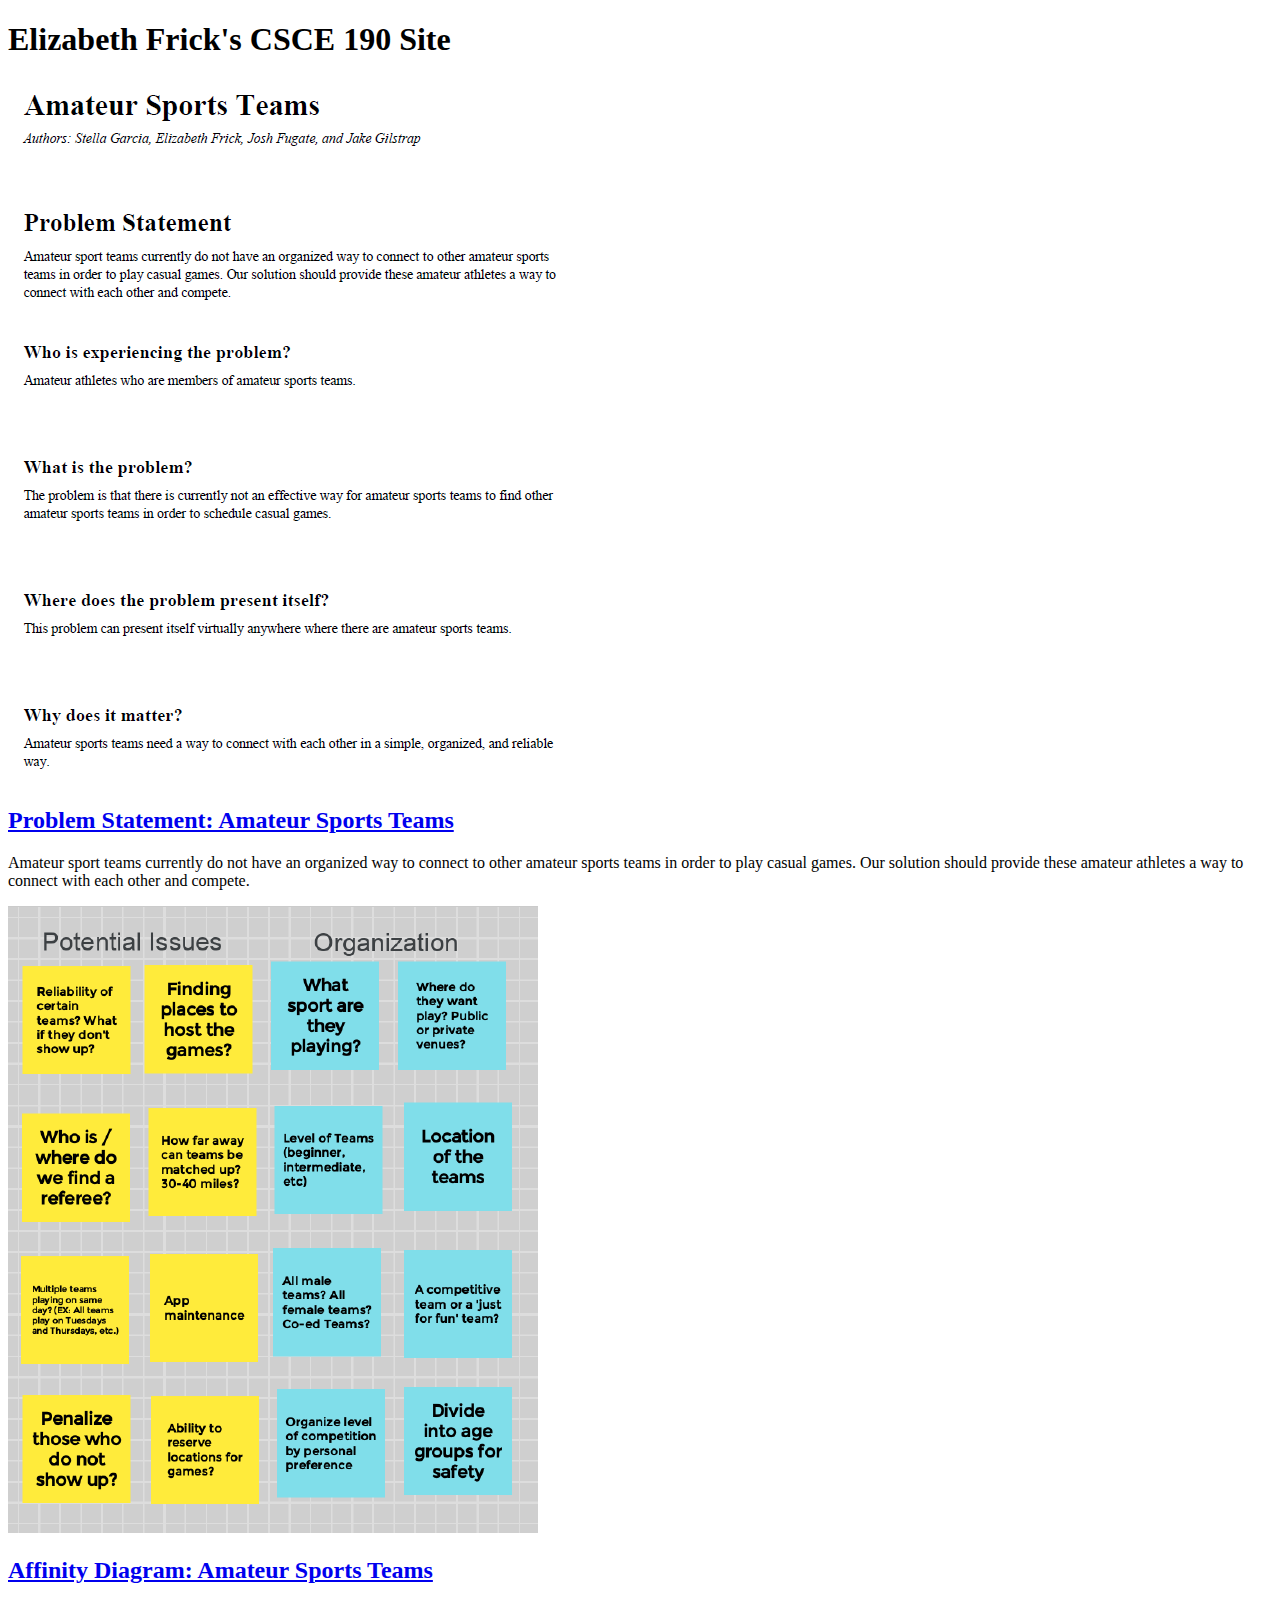
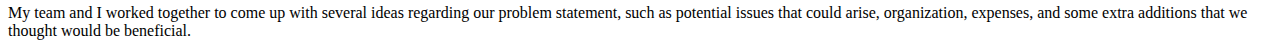
==== index.html @ 0a42b849 "Add files via upload" ====
<!doctype html>
<html>
  <head>
    <title>CSCE 190: Elizabeth Frick</title>
  </head>
  <body>
    <h1>Elizabeth Frick's CSCE 190 Site</h1>

    <!-- Problem Statement Assignment-->
    <section  class="assignment">
      <a href="files/ProblemStatement.pdf"><img src="images/ProblemStatement.png"></a>
      <section class="ass-details">
        <a href="files/ProblemStatement.pdf"><h2>Problem Statement: Amateur Sports Teams</h2></a>
        <p>
          Amateur sport teams currently do not have an organized way to connect to other amateur sports teams in order to play casual games. Our solution should provide these amateur athletes a way to connect with each other and compete.
        </p>
      </section>
    </section>

    <!-- Affinity Diagram Assignment-->
    <section  class="assignment">
      <a href="files/AffinityBoard.pdf"><img src="images/AffinityDiagram.png"></a>
      <section class="ass-details">
        <a href="files/AffinityBoard.pdf"><h2>Affinity Diagram: Amateur Sports Teams</h2></a>
        <p>
          My team and I worked together to come up with several ideas regarding our problem statement, such as potential issues that could arise, organization, expenses, and some extra additions that we thought would be beneficial.
        </p>
      </section>
    </section>
  </body>
</html>
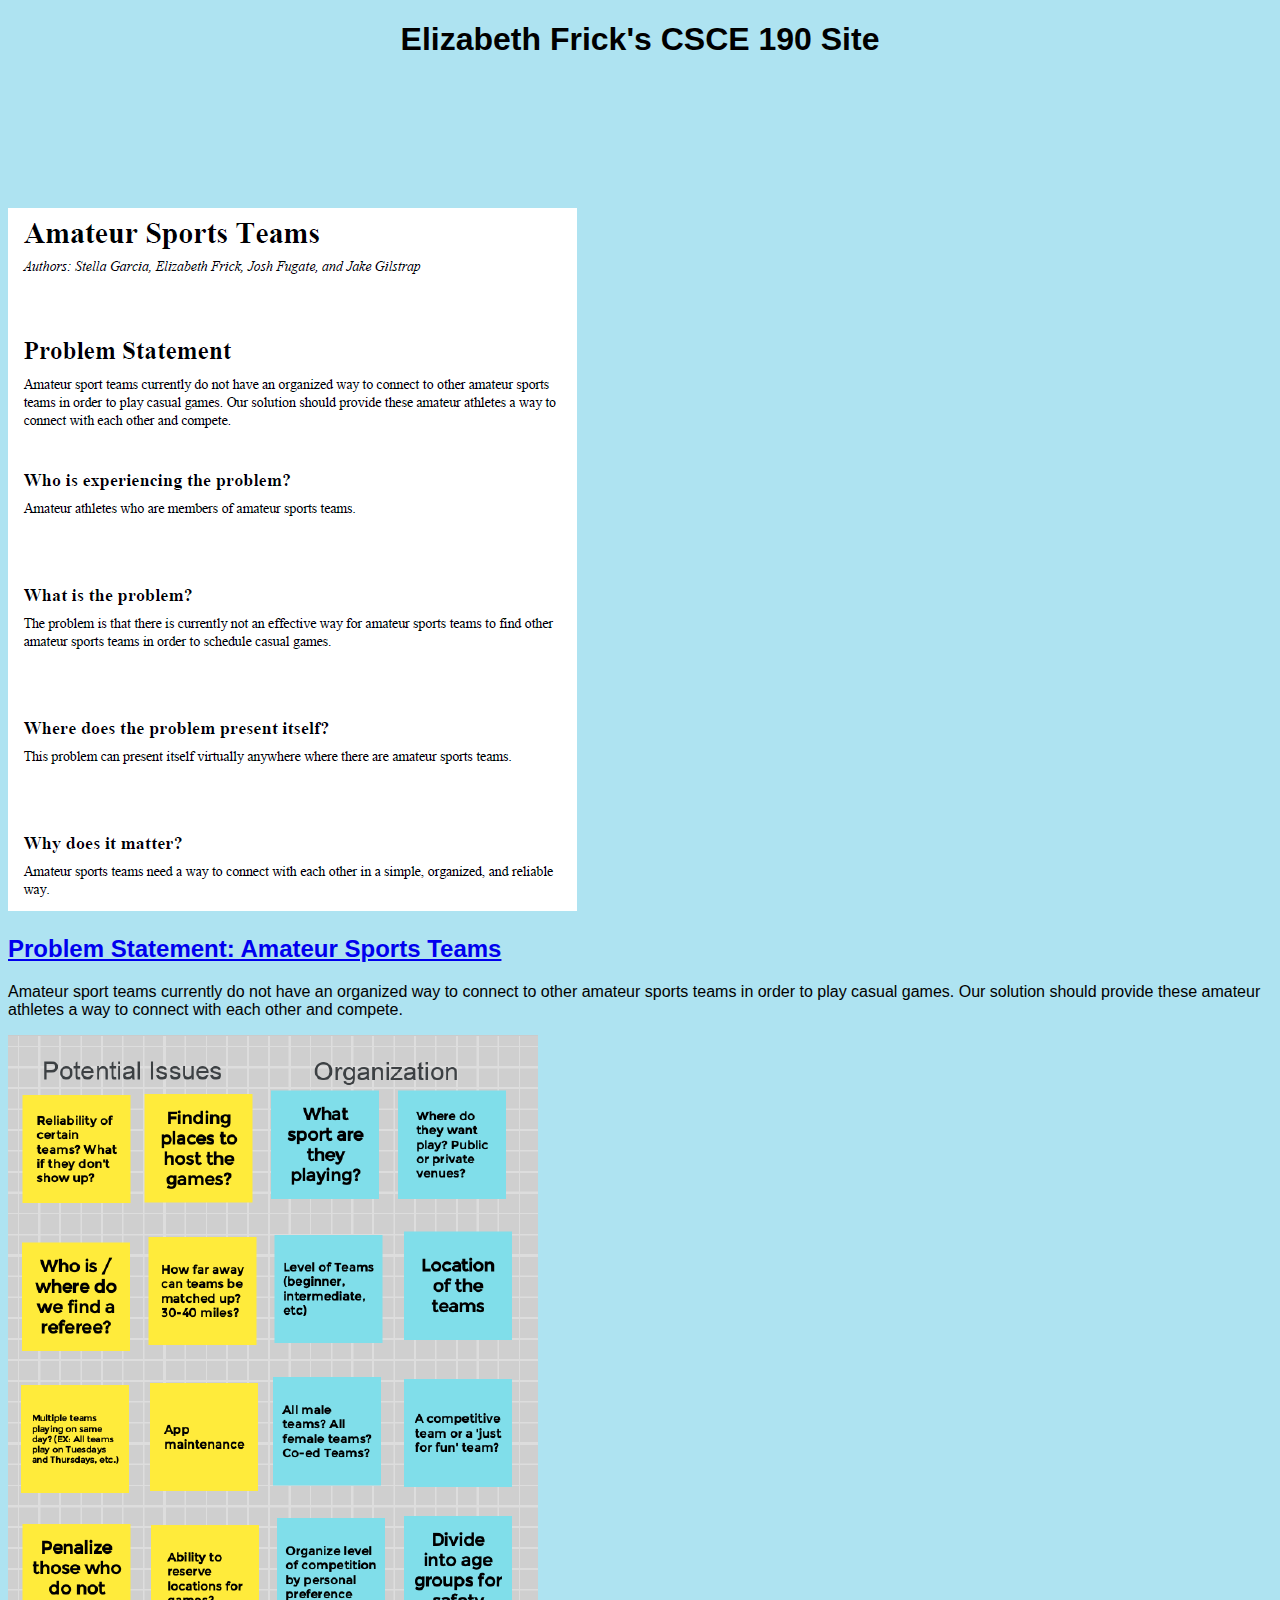
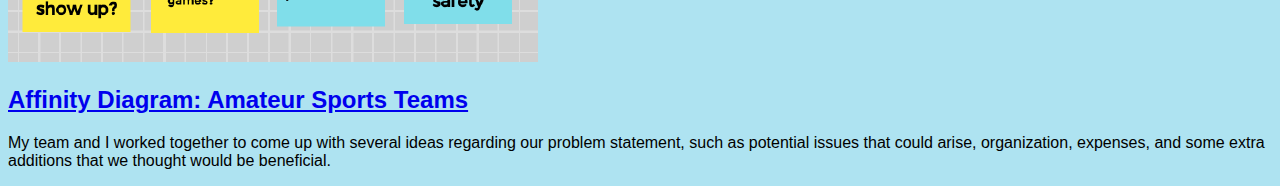
==== commit fb9ec83d: "Add files via upload" ====
--- a/index.html
+++ b/index.html
@@ -2,10 +2,11 @@
 <html>
   <head>
     <title>CSCE 190: Elizabeth Frick</title>
+    <link rel="stylesheet" href="style.css"
   </head>
   <body>
     <h1>Elizabeth Frick's CSCE 190 Site</h1>
-
+    
     <!-- Problem Statement Assignment-->
     <section  class="assignment">
       <a href="files/ProblemStatement.pdf"><img src="images/ProblemStatement.png"></a>
--- a/style.css
+++ b/style.css
@@ -0,0 +1,11 @@
+body {
+    background: rgba(139, 215, 235, 0.699);
+    font-family:Arial, Helvetica, sans-serif;
+}
+h1 {
+    text-align: center;
+    margin-bottom: 150px;
+}
+a {
+    margin-bottom: 100px;
+}
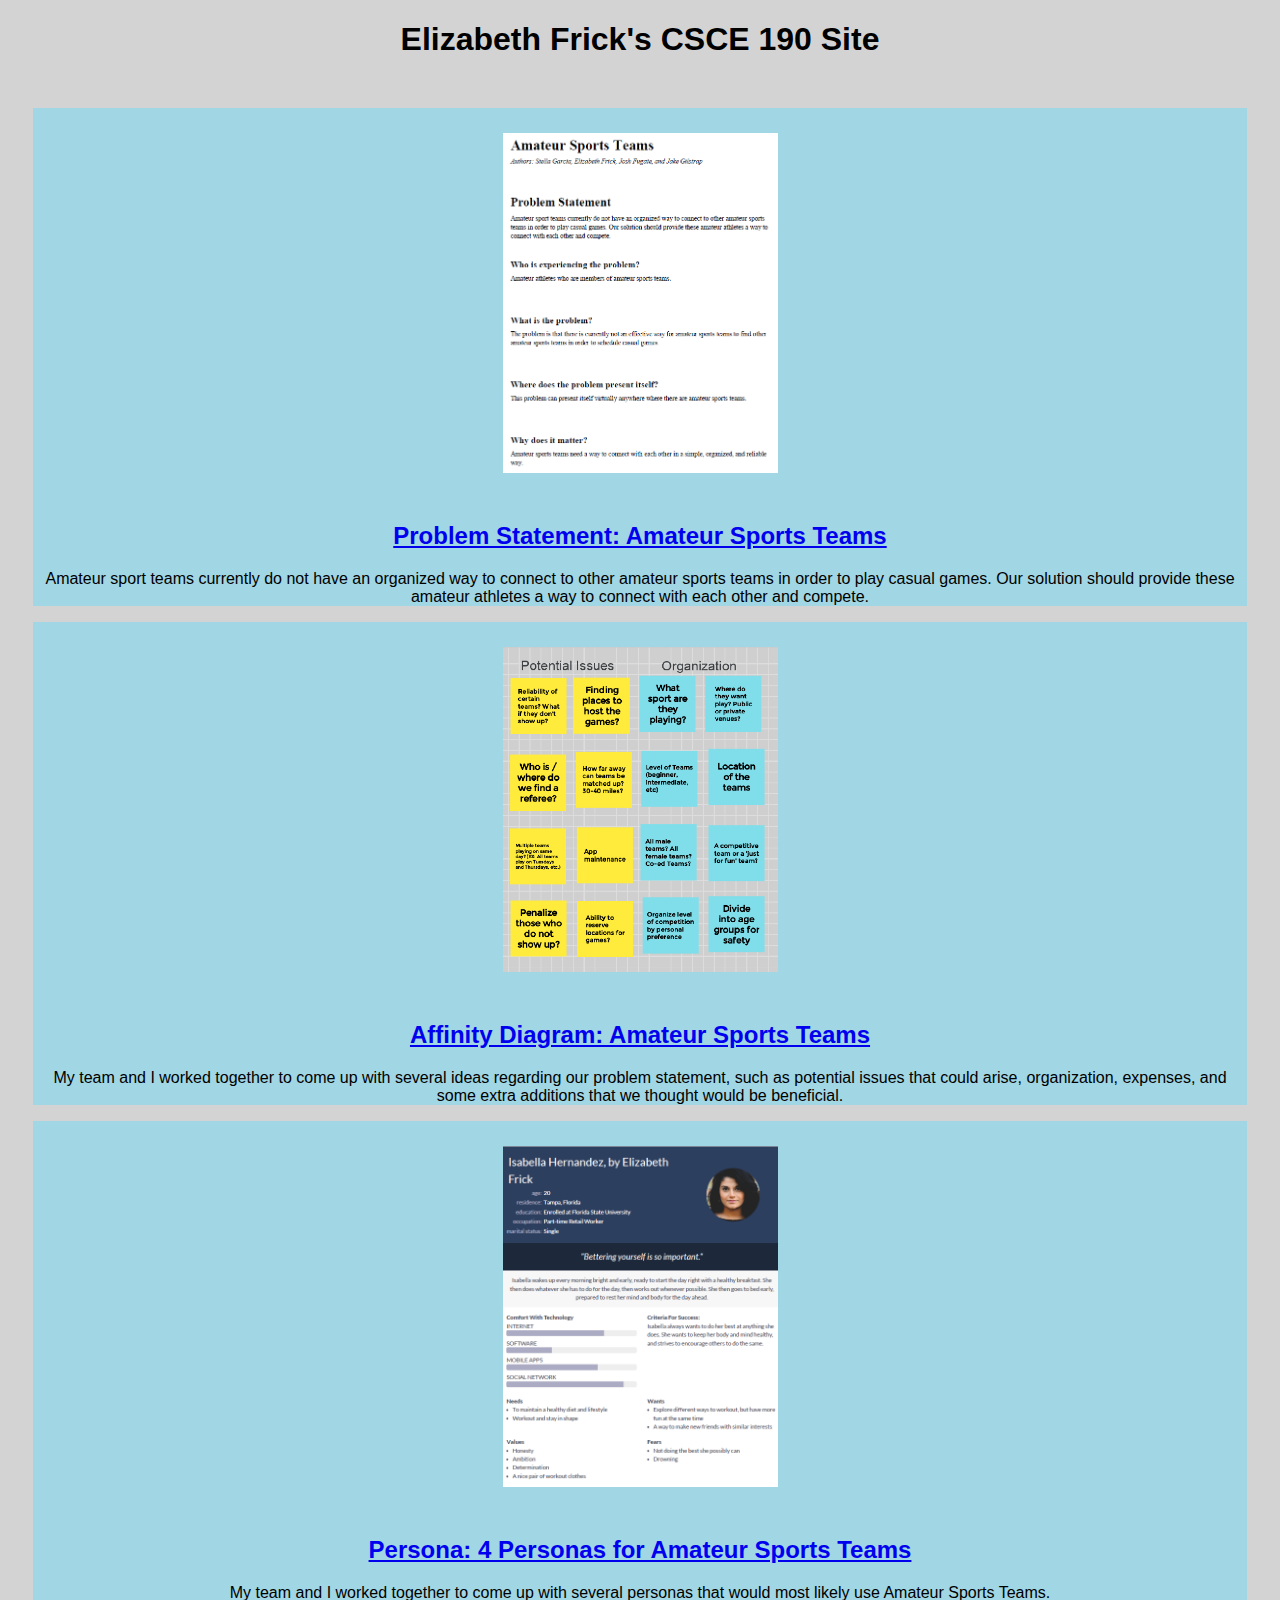
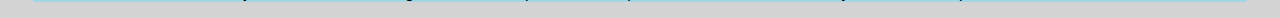
==== commit 1eb9c8bf: "Add files via upload" ====
--- a/index.html
+++ b/index.html
@@ -28,5 +28,16 @@
         </p>
       </section>
     </section>
+
+    <!-- Persona Assignment-->
+    <section  class="assignment">
+      <a href="files/Personas.pdf"><img src="images/Personas.png"></a>
+      <section class="ass-details">
+        <a href="files/Personas.pdf"><h2>Persona: 4 Personas for Amateur Sports Teams</h2></a>
+        <p>
+          My team and I worked together to come up with several personas that would most likely use Amateur Sports Teams.
+        </p>
+      </section>
+    </section>
   </body>
 </html>
--- a/style.css
+++ b/style.css
@@ -1,11 +1,23 @@
 body {
-    background: rgba(139, 215, 235, 0.699);
+    background: lightgray;
     font-family:Arial, Helvetica, sans-serif;
 }
+
+.assignment {
+    background: rgba(139, 215, 235, 0.699);
+    text-align: center;
+    margin-left: 25px;
+    margin-right: 25px;
+}
+
+.assignment img {
+    width: 275px;
+    margin: 25px;
+}
+
 h1 {
     text-align: center;
-    margin-bottom: 150px;
+    margin-bottom: 50px;
 }
-a {
-    margin-bottom: 100px;
-}
+
+
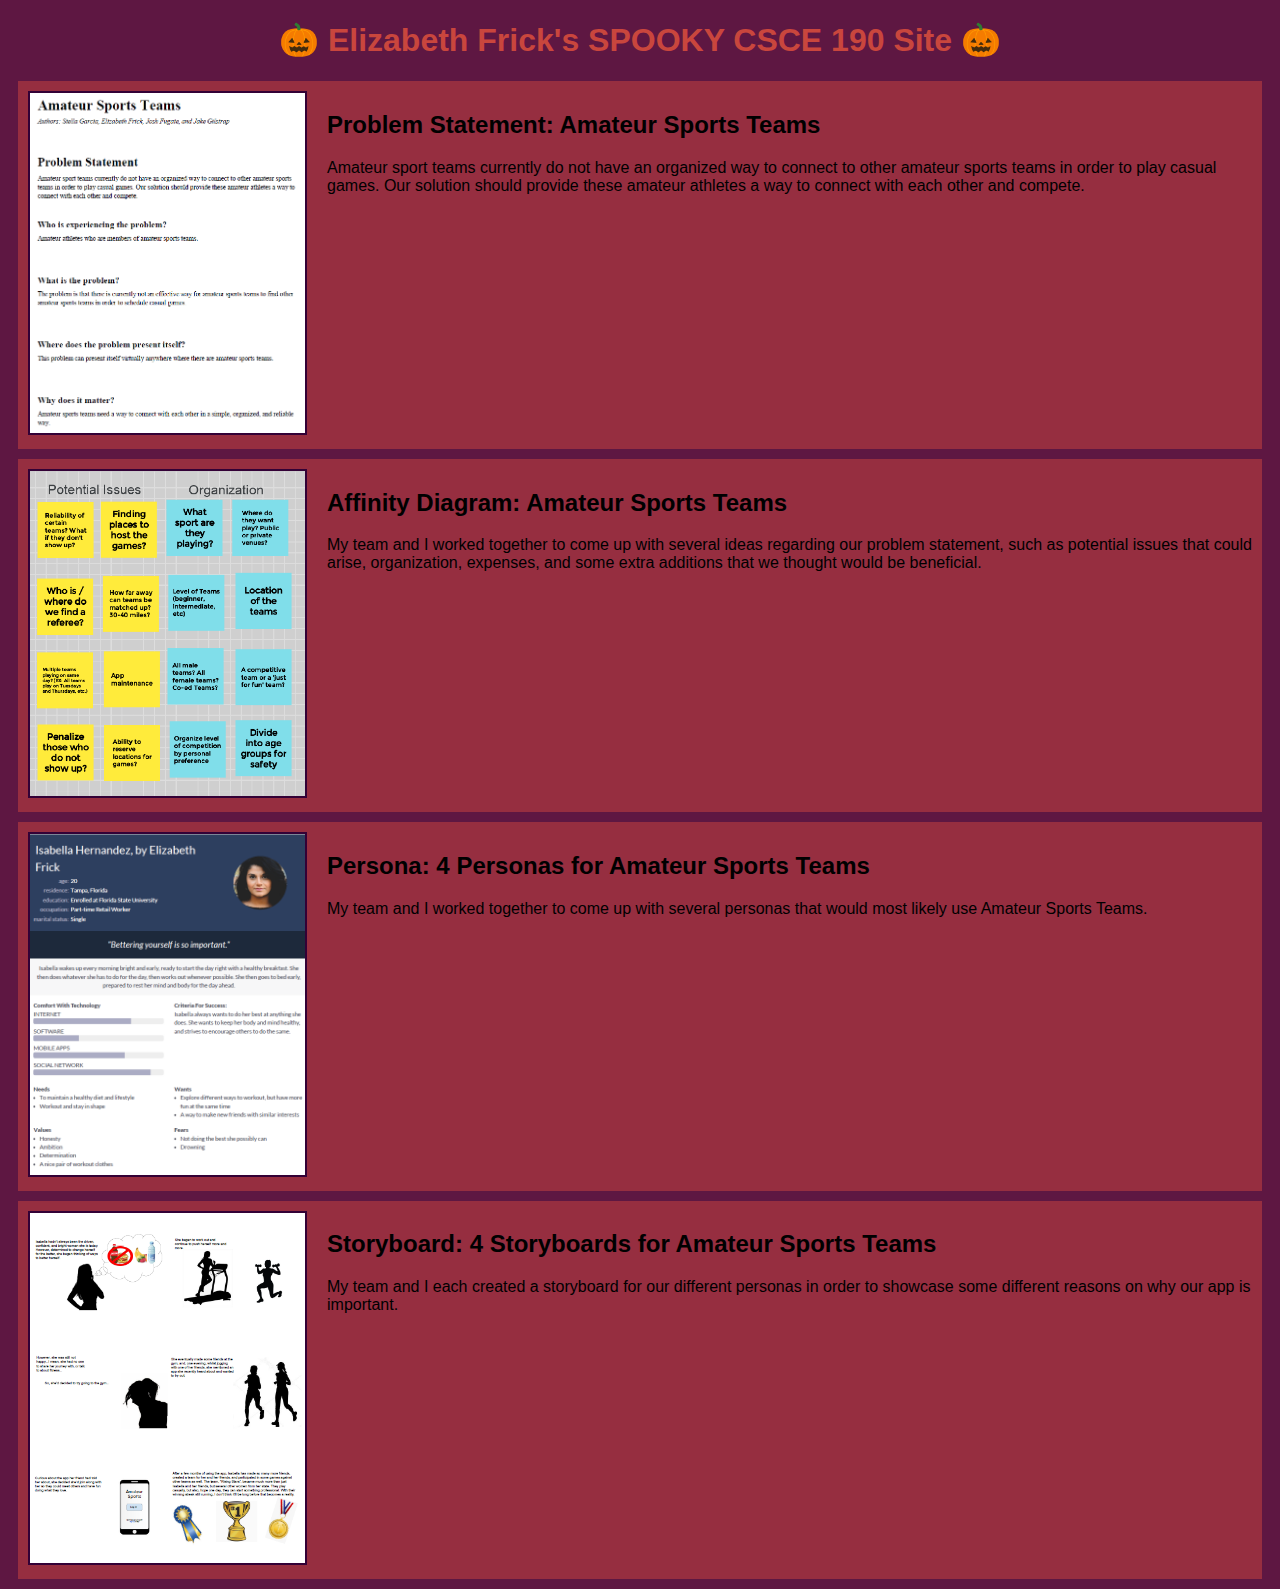
==== commit 86ac392f: "Add files via upload" ====
--- a/index.html
+++ b/index.html
@@ -5,7 +5,7 @@
     <link rel="stylesheet" href="style.css"
   </head>
   <body>
-    <h1>Elizabeth Frick's CSCE 190 Site</h1>
+    <h1>🎃 Elizabeth Frick's SPOOKY CSCE 190 Site 🎃</h1>
     
     <!-- Problem Statement Assignment-->
     <section  class="assignment">
@@ -39,5 +39,16 @@
         </p>
       </section>
     </section>
+
+    <!-- Storyboard Assignment-->
+    <section  class="assignment">
+      <a href="files/Storyboard.pdf"><img src="images/Storyboard.png"></a>
+      <section class="ass-details">
+        <a href="files/Storyboard.pdf"><h2>Storyboard: 4 Storyboards for Amateur Sports Teams</h2></a>
+        <p>
+          My team and I each created a storyboard for our different personas in order to showcase some different reasons on why our app is important.
+        </p>
+      </section>
+    </section>
   </body>
 </html>
--- a/style.css
+++ b/style.css
@@ -1,23 +1,29 @@
 body {
-    background: lightgray;
+    background: #5E1742;
     font-family:Arial, Helvetica, sans-serif;
 }
 
 .assignment {
-    background: rgba(139, 215, 235, 0.699);
-    text-align: center;
-    margin-left: 25px;
-    margin-right: 25px;
+    display:flex;
+    background: #962E40;
+    padding:10px;
+    margin:10px;
 }
 
 .assignment img {
     width: 275px;
-    margin: 25px;
+    border: 2px solid #330136;
+    margin-right: 20px;
 }
 
 h1 {
-    text-align: center;
-    margin-bottom: 50px;
+    color: #C9463D;
+    text-align:center;
+}
+
+a {
+    text-decoration: none;
+    color: black;
 }
 
 
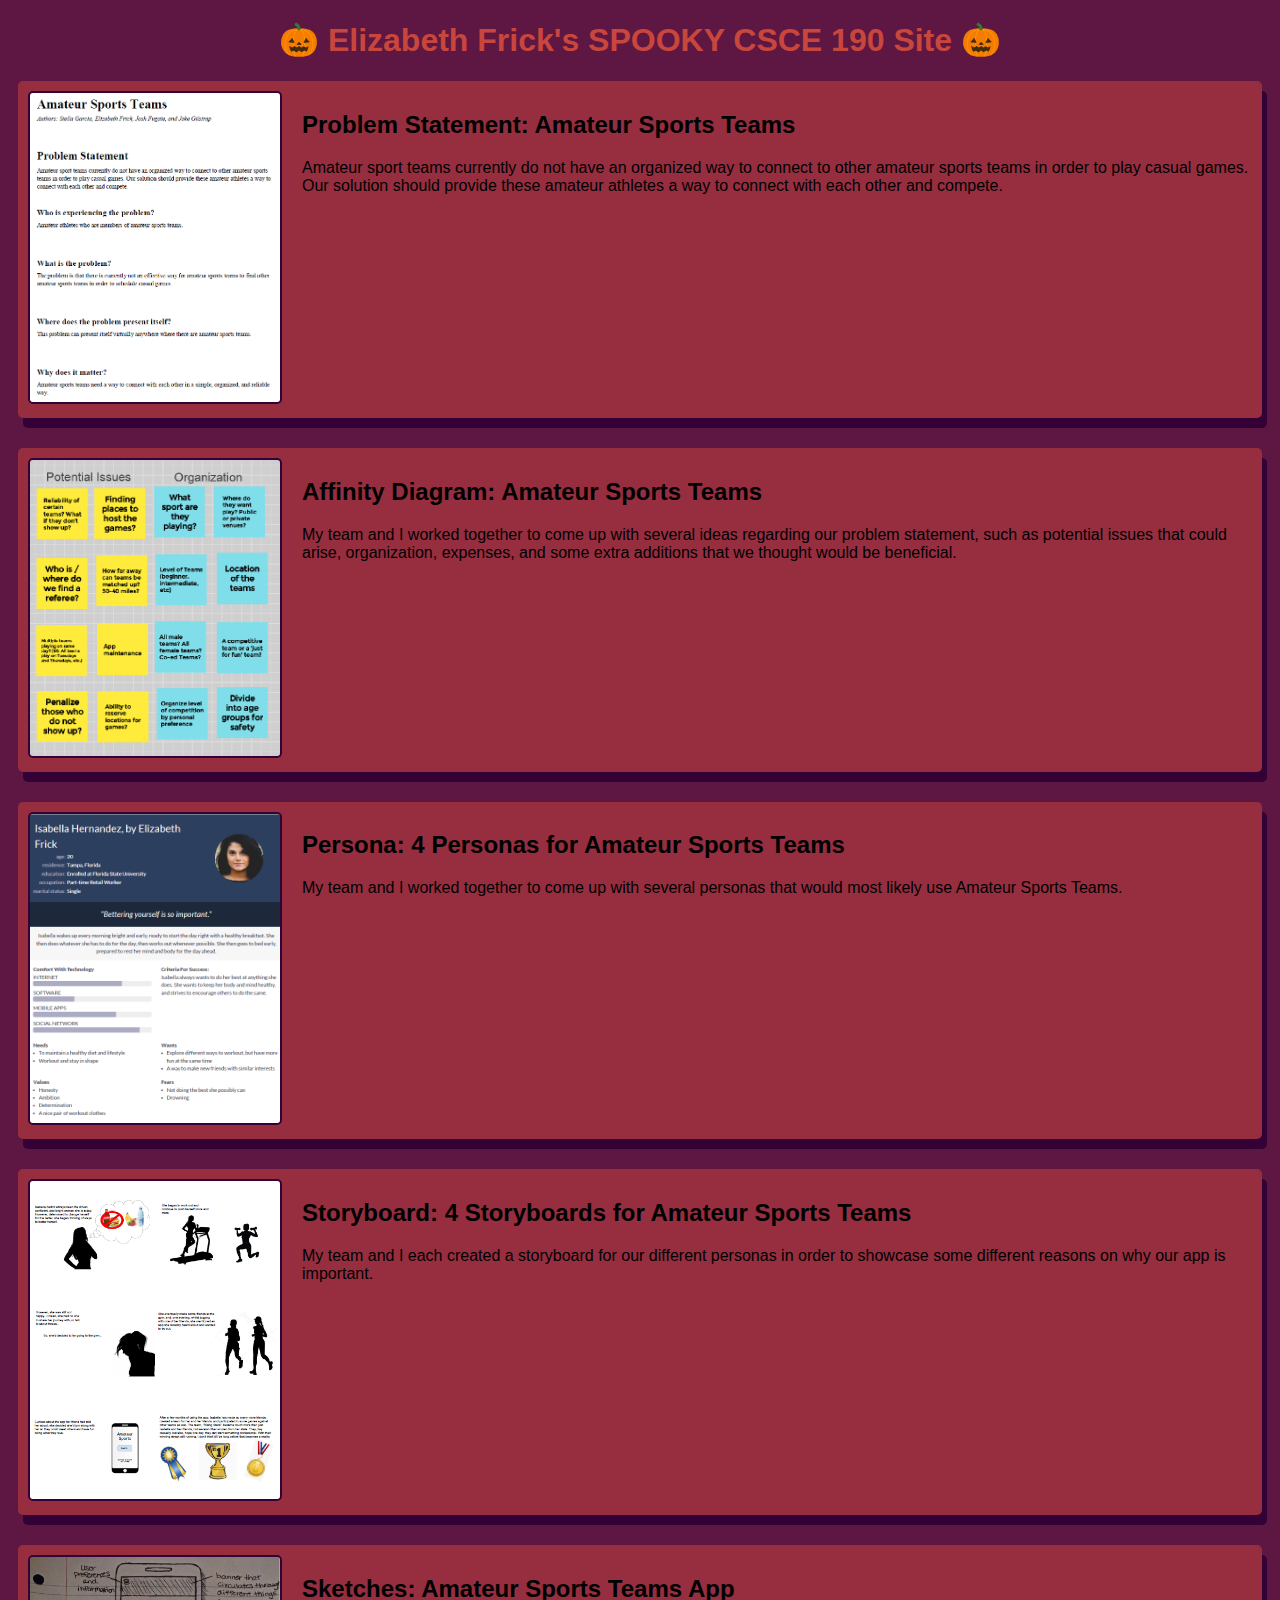
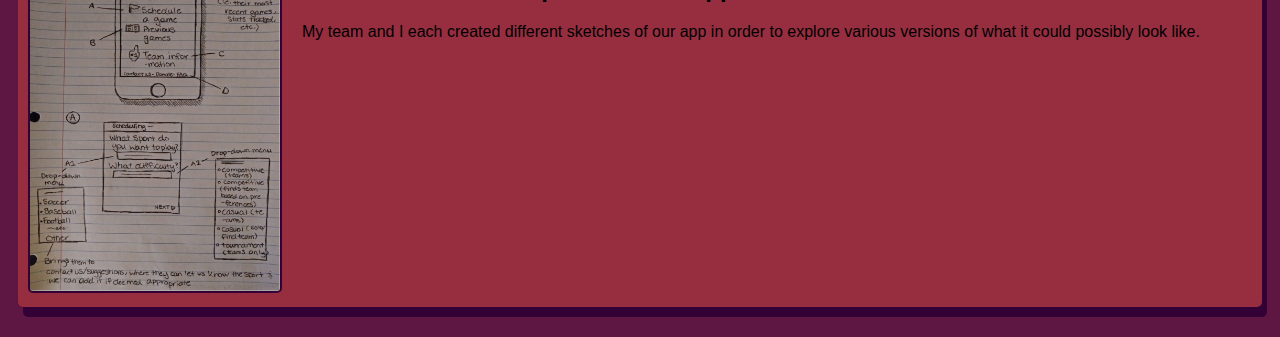
==== commit 89fd956b: "Add files via upload" ====
--- a/index.html
+++ b/index.html
@@ -50,5 +50,16 @@
         </p>
       </section>
     </section>
+
+     <!-- Sketches Assignment-->
+     <section  class="assignment">
+      <a href="files/Sketches.pdf"><img src="images/Sketches.png"></a>
+      <section class="ass-details">
+        <a href="files/Sketches.pdf"><h2>Sketches: Amateur Sports Teams App</h2></a>
+        <p>
+          My team and I each created different sketches of our app in order to explore various versions of what it could possibly look like.
+        </p>
+      </section>
+    </section>
   </body>
 </html>
--- a/style.css
+++ b/style.css
@@ -1,24 +1,28 @@
 body {
     background: #5E1742;
-    font-family:Arial, Helvetica, sans-serif;
+    font-family: Arial, Helvetica, sans-serif;
 }
 
 .assignment {
     display:flex;
     background: #962E40;
-    padding:10px;
-    margin:10px;
+    padding: 10px;
+    margin: 10px;
+    margin-bottom: 30px;
+    border-radius: 5px;
+    box-shadow: 5px 10px #330136;
 }
 
 .assignment img {
-    width: 275px;
+    width: 250px;
     border: 2px solid #330136;
     margin-right: 20px;
+    border-radius: 5px;
 }
 
 h1 {
     color: #C9463D;
-    text-align:center;
+    text-align: center;
 }
 
 a {
@@ -26,4 +30,6 @@
     color: black;
 }
 
-
+.assignment a:hover {
+    color: #C9463D;
+}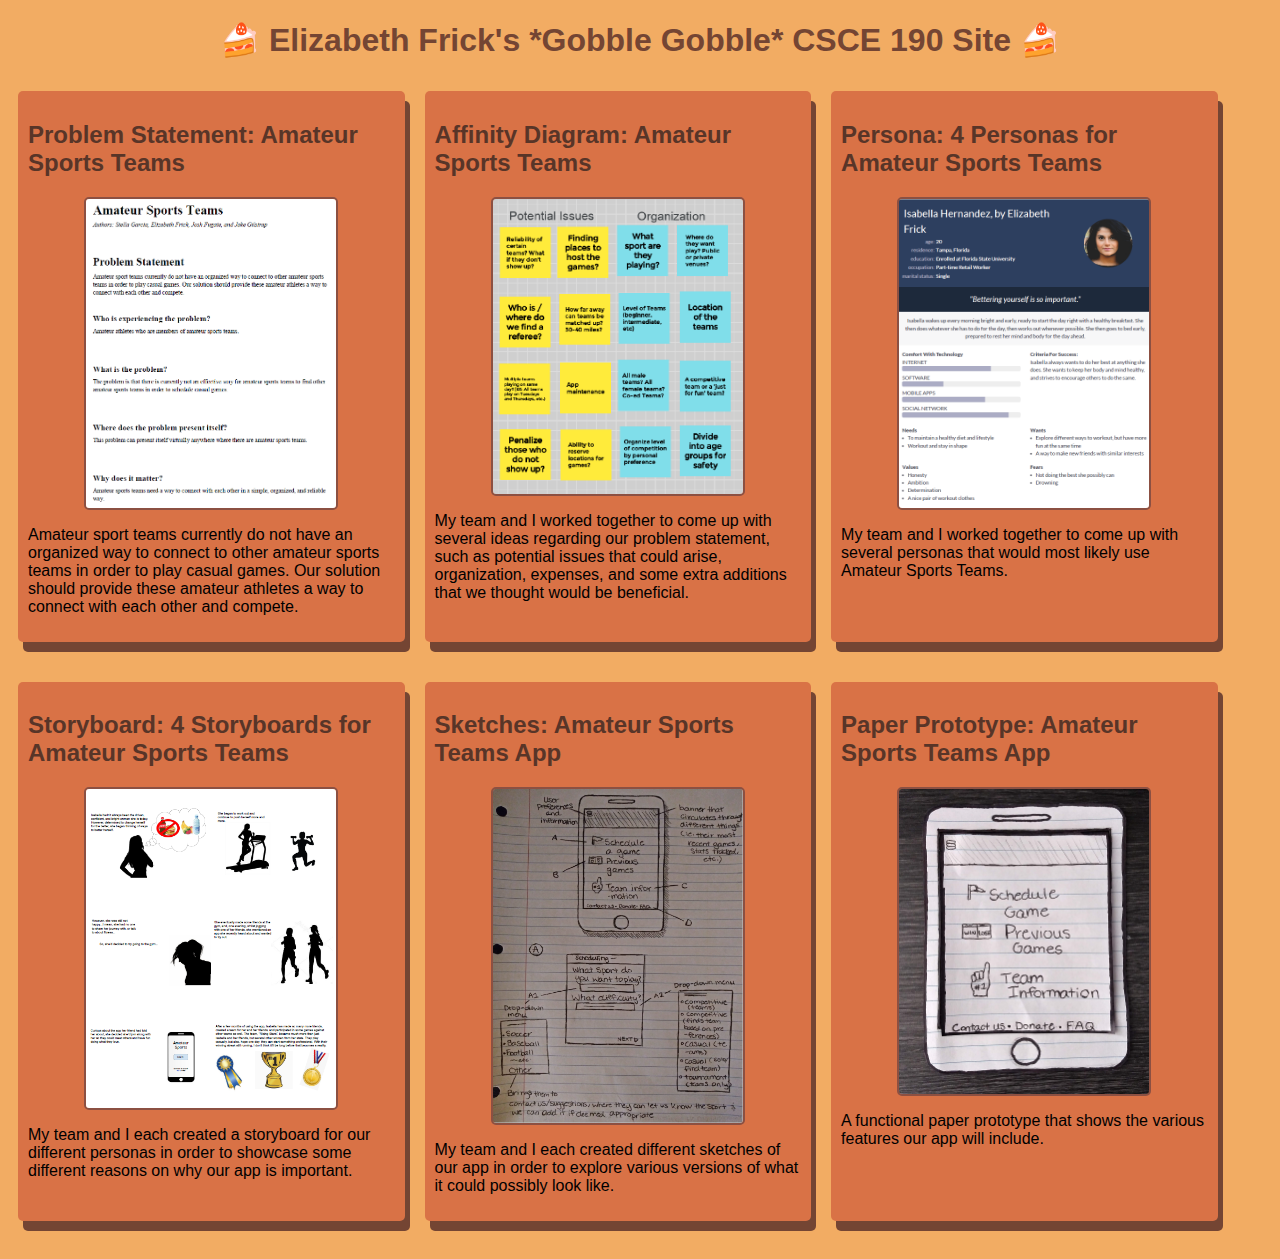
==== commit e4b20dd1: "Add files via upload" ====
--- a/index.html
+++ b/index.html
@@ -5,61 +5,75 @@
     <link rel="stylesheet" href="style.css"
   </head>
   <body>
-    <h1>🎃 Elizabeth Frick's SPOOKY CSCE 190 Site 🎃</h1>
+    <h1>🍰 Elizabeth Frick's *Gobble Gobble* CSCE 190 Site 🍰</h1>
     
-    <!-- Problem Statement Assignment-->
-    <section  class="assignment">
-      <a href="files/ProblemStatement.pdf"><img src="images/ProblemStatement.png"></a>
-      <section class="ass-details">
+    <div class="assignments">
+      <!-- Problem Statement Assignment-->
+      <section  class="assignment">
         <a href="files/ProblemStatement.pdf"><h2>Problem Statement: Amateur Sports Teams</h2></a>
-        <p>
-          Amateur sport teams currently do not have an organized way to connect to other amateur sports teams in order to play casual games. Our solution should provide these amateur athletes a way to connect with each other and compete.
-        </p>
+        <a href="files/ProblemStatement.pdf"><img src="images/ProblemStatement.png"></a>
+        <section class="ass-details">
+          
+<p>
+            Amateur sport teams currently do not have an organized way to connect to other amateur sports teams in order to play casual games. Our solution should provide these amateur athletes a way to connect with each other and compete.
+          </p>
+        </section>
       </section>
-    </section>
 
-    <!-- Affinity Diagram Assignment-->
-    <section  class="assignment">
-      <a href="files/AffinityBoard.pdf"><img src="images/AffinityDiagram.png"></a>
-      <section class="ass-details">
+      <!-- Affinity Diagram Assignment-->
+      <section  class="assignment">
         <a href="files/AffinityBoard.pdf"><h2>Affinity Diagram: Amateur Sports Teams</h2></a>
-        <p>
-          My team and I worked together to come up with several ideas regarding our problem statement, such as potential issues that could arise, organization, expenses, and some extra additions that we thought would be beneficial.
-        </p>
+        <a href="files/AffinityBoard.pdf"><img src="images/AffinityDiagram.png"></a>
+        <section class="ass-details">
+          <p>
+            My team and I worked together to come up with several ideas regarding our problem statement, such as potential issues that could arise, organization, expenses, and some extra additions that we thought would be beneficial.
+          </p>
+        </section>
       </section>
-    </section>
 
-    <!-- Persona Assignment-->
-    <section  class="assignment">
-      <a href="files/Personas.pdf"><img src="images/Personas.png"></a>
-      <section class="ass-details">
+      <!-- Persona Assignment-->
+      <section  class="assignment">
         <a href="files/Personas.pdf"><h2>Persona: 4 Personas for Amateur Sports Teams</h2></a>
-        <p>
-          My team and I worked together to come up with several personas that would most likely use Amateur Sports Teams.
-        </p>
+        <a href="files/Personas.pdf"><img src="images/Personas.png"></a>
+        <section class="ass-details">
+          <p>
+            My team and I worked together to come up with several personas that would most likely use Amateur Sports Teams.
+          </p>
+        </section>
       </section>
-    </section>
 
-    <!-- Storyboard Assignment-->
-    <section  class="assignment">
-      <a href="files/Storyboard.pdf"><img src="images/Storyboard.png"></a>
-      <section class="ass-details">
+      <!-- Storyboard Assignment-->
+      <section  class="assignment">
         <a href="files/Storyboard.pdf"><h2>Storyboard: 4 Storyboards for Amateur Sports Teams</h2></a>
-        <p>
-          My team and I each created a storyboard for our different personas in order to showcase some different reasons on why our app is important.
-        </p>
+        <a href="files/Storyboard.pdf"><img src="images/Storyboard.png"></a>
+        <section class="ass-details">
+          <p>
+            My team and I each created a storyboard for our different personas in order to showcase some different reasons on why our app is important.
+          </p>
+        </section>
       </section>
-    </section>
 
-     <!-- Sketches Assignment-->
-     <section  class="assignment">
-      <a href="files/Sketches.pdf"><img src="images/Sketches.png"></a>
-      <section class="ass-details">
+      <!-- Sketches Assignment-->
+      <section  class="assignment">
         <a href="files/Sketches.pdf"><h2>Sketches: Amateur Sports Teams App</h2></a>
-        <p>
-          My team and I each created different sketches of our app in order to explore various versions of what it could possibly look like.
-        </p>
+        <a href="files/Sketches.pdf"><img src="images/Sketches.png"></a>
+        <section class="ass-details">
+          <p>
+            My team and I each created different sketches of our app in order to explore various versions of what it could possibly look like.
+          </p>
+        </section>
       </section>
-    </section>
+
+      <!-- Paper Prototype Assignment-->
+      <section  class="assignment">
+        <a href="https://youtu.be/1ruTqc8dlmc"><h2>Paper Prototype: Amateur Sports Teams App</h2></a>
+        <a href="https://youtu.be/1ruTqc8dlmc"><img src="images/PaperPrototype.png"></a>
+        <section class="ass-details">
+          <p>
+            A functional paper prototype that shows the various features our app will include.
+          </p>
+        </section>
+      </section>
+    </div>
   </body>
 </html>
--- a/style.css
+++ b/style.css
@@ -1,35 +1,50 @@
+/*Halloween color scheme: 
+Body: background = #5E1742 
+Assignment: background = #962E40; box-shadow = #330136
+Assignment img: border = #330136
+H1: color = #C9463D
+A: color = black
+Assignment a:hover: color = #C9463D
+*/
 body {
-    background: #5E1742;
+    background: #F2AC63;
     font-family: Arial, Helvetica, sans-serif;
 }
 
+.assignments {
+    display:flex;
+    flex-wrap:wrap;
+}
+
 .assignment {
-    display:flex;
-    background: #962E40;
+    width:29%;
+    background: #D97246;
     padding: 10px;
     margin: 10px;
     margin-bottom: 30px;
     border-radius: 5px;
-    box-shadow: 5px 10px #330136;
+    box-shadow: 5px 10px #744533;
 }
 
 .assignment img {
     width: 250px;
-    border: 2px solid #330136;
+    border: 2px solid #8C5042;
     margin-right: 20px;
     border-radius: 5px;
+    display:block;
+    margin:auto;
 }
 
 h1 {
-    color: #C9463D;
+    color: #744533;
     text-align: center;
 }
 
 a {
     text-decoration: none;
-    color: black;
+    color: #583528;
 }
 
 .assignment a:hover {
-    color: #C9463D;
+    color: #f3cba9;
 }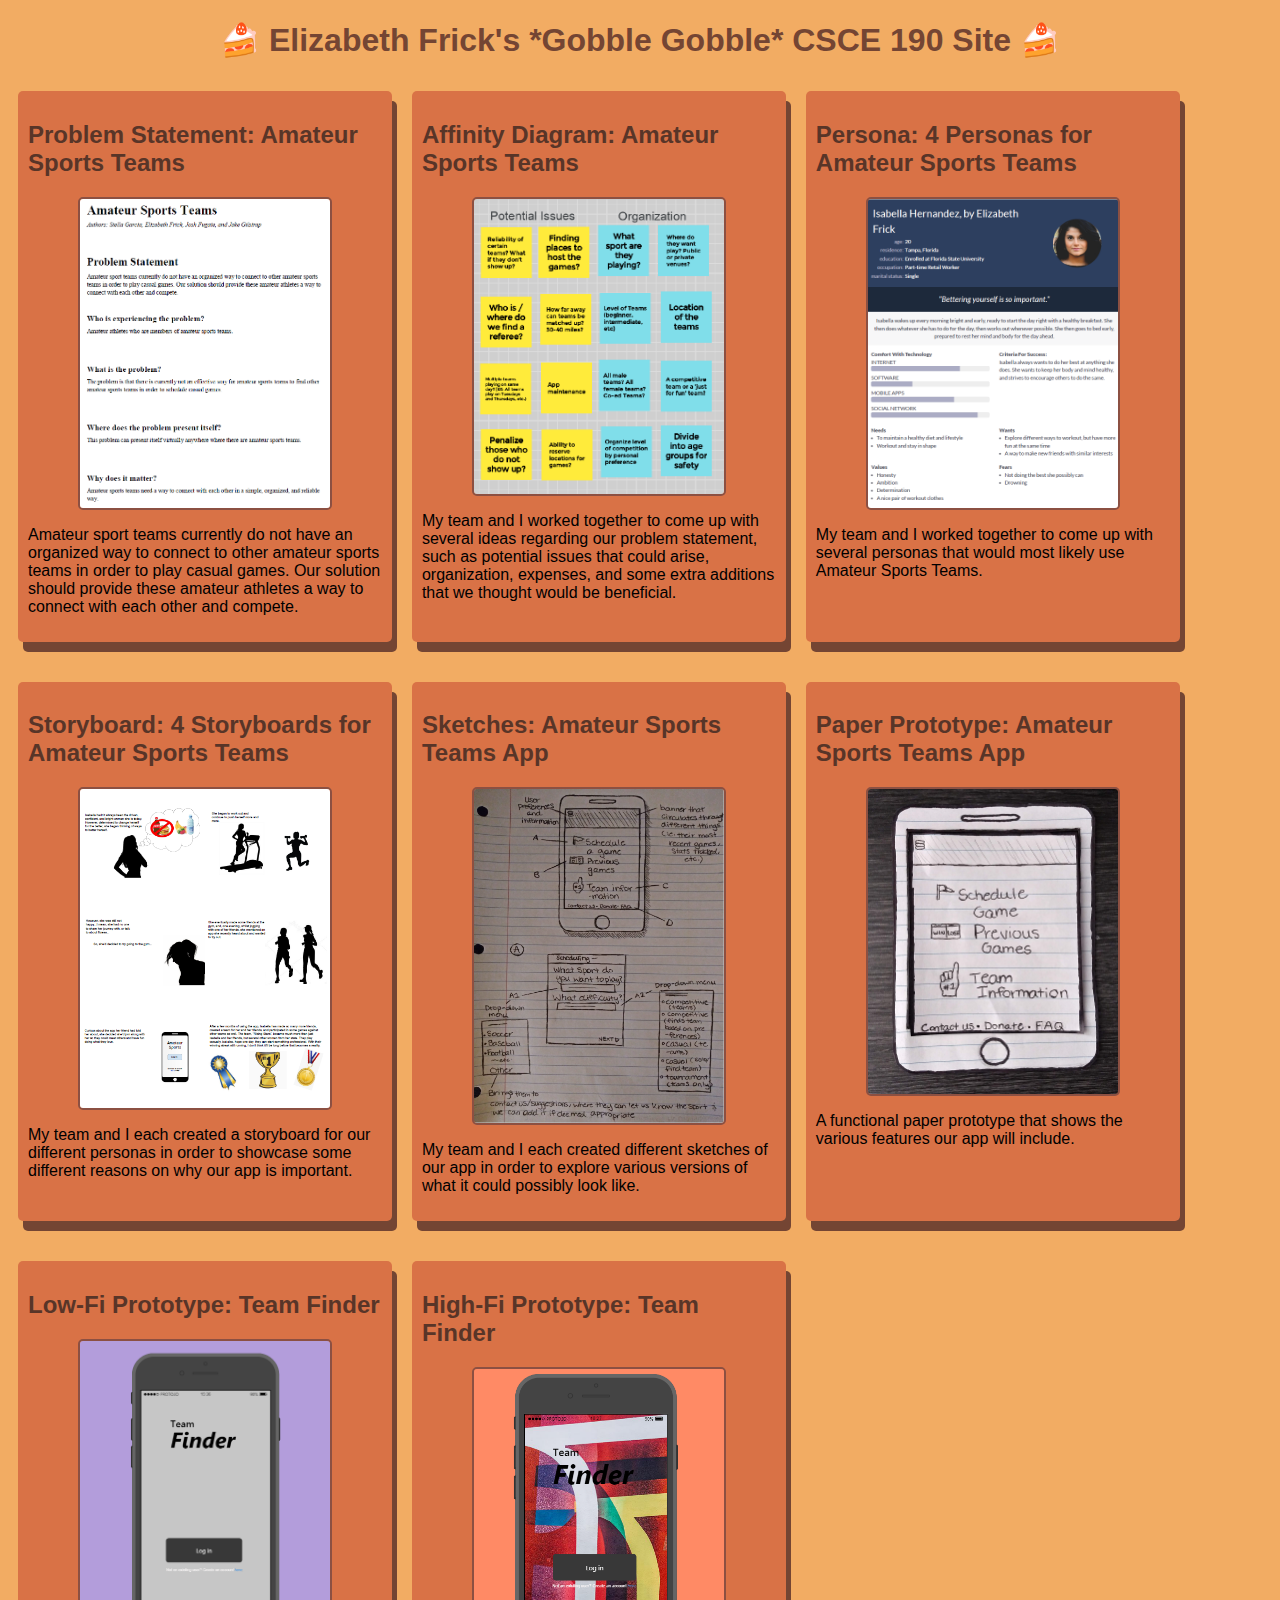
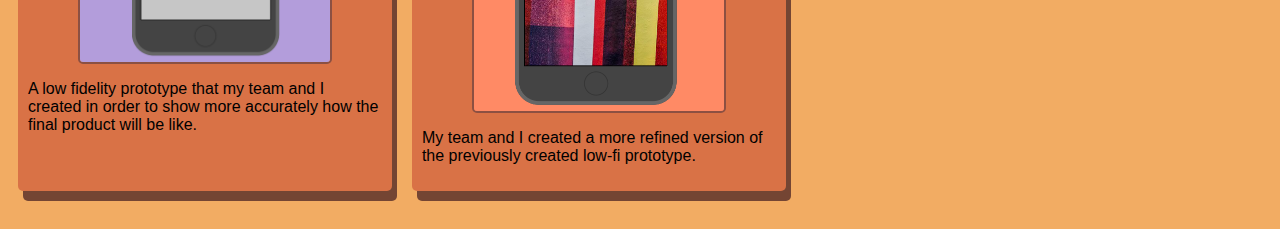
==== commit 9d59d6b6: "Add files via upload" ====
--- a/index.html
+++ b/index.html
@@ -11,68 +11,73 @@
       <!-- Problem Statement Assignment-->
       <section  class="assignment">
         <a href="files/ProblemStatement.pdf"><h2>Problem Statement: Amateur Sports Teams</h2></a>
-        <a href="files/ProblemStatement.pdf"><img src="images/ProblemStatement.png"></a>
-        <section class="ass-details">
-          
-<p>
-            Amateur sport teams currently do not have an organized way to connect to other amateur sports teams in order to play casual games. Our solution should provide these amateur athletes a way to connect with each other and compete.
-          </p>
-        </section>
+        <a href="files/ProblemStatement.pdf"><img src="images/ProblemStatement.png"></a> 
+        <p>
+          Amateur sport teams currently do not have an organized way to connect to other amateur sports teams in order to play casual games. Our solution should provide these amateur athletes a way to connect with each other and compete.
+        </p>
       </section>
 
       <!-- Affinity Diagram Assignment-->
       <section  class="assignment">
         <a href="files/AffinityBoard.pdf"><h2>Affinity Diagram: Amateur Sports Teams</h2></a>
         <a href="files/AffinityBoard.pdf"><img src="images/AffinityDiagram.png"></a>
-        <section class="ass-details">
-          <p>
-            My team and I worked together to come up with several ideas regarding our problem statement, such as potential issues that could arise, organization, expenses, and some extra additions that we thought would be beneficial.
-          </p>
-        </section>
+        <p>
+          My team and I worked together to come up with several ideas regarding our problem statement, such as potential issues that could arise, organization, expenses, and some extra additions that we thought would be beneficial.
+        </p>
       </section>
 
       <!-- Persona Assignment-->
       <section  class="assignment">
         <a href="files/Personas.pdf"><h2>Persona: 4 Personas for Amateur Sports Teams</h2></a>
         <a href="files/Personas.pdf"><img src="images/Personas.png"></a>
-        <section class="ass-details">
-          <p>
-            My team and I worked together to come up with several personas that would most likely use Amateur Sports Teams.
-          </p>
-        </section>
+        <p>
+          My team and I worked together to come up with several personas that would most likely use Amateur Sports Teams.
+        </p>
       </section>
 
       <!-- Storyboard Assignment-->
       <section  class="assignment">
         <a href="files/Storyboard.pdf"><h2>Storyboard: 4 Storyboards for Amateur Sports Teams</h2></a>
         <a href="files/Storyboard.pdf"><img src="images/Storyboard.png"></a>
-        <section class="ass-details">
-          <p>
-            My team and I each created a storyboard for our different personas in order to showcase some different reasons on why our app is important.
-          </p>
-        </section>
+        <p>
+          My team and I each created a storyboard for our different personas in order to showcase some different reasons on why our app is important.
+        </p>
       </section>
 
       <!-- Sketches Assignment-->
       <section  class="assignment">
         <a href="files/Sketches.pdf"><h2>Sketches: Amateur Sports Teams App</h2></a>
         <a href="files/Sketches.pdf"><img src="images/Sketches.png"></a>
-        <section class="ass-details">
-          <p>
-            My team and I each created different sketches of our app in order to explore various versions of what it could possibly look like.
-          </p>
-        </section>
+        <p>
+          My team and I each created different sketches of our app in order to explore various versions of what it could possibly look like.
+        </p>
       </section>
 
       <!-- Paper Prototype Assignment-->
       <section  class="assignment">
         <a href="https://youtu.be/1ruTqc8dlmc"><h2>Paper Prototype: Amateur Sports Teams App</h2></a>
         <a href="https://youtu.be/1ruTqc8dlmc"><img src="images/PaperPrototype.png"></a>
-        <section class="ass-details">
-          <p>
-            A functional paper prototype that shows the various features our app will include.
-          </p>
-        </section>
+        <p>
+          A functional paper prototype that shows the various features our app will include.
+        </p>
+      </section>
+
+      <!-- Low-Fi-Prototype Assignment-->
+      <section  class="assignment">
+        <a href="files/Low-Fi-Prototype/index.html"><h2>Low-Fi Prototype: Team Finder</h2></a>
+        <a href="files/Low-Fi-Prototype/index.html"><img src="images/Low-Fi-Prototype.png"></a>
+        <p>
+          A low fidelity prototype that my team and I created in order to show more accurately how the final product will be like.
+        </p>
+      </section>
+
+      <!-- High-Fi-Prototype Assignment-->
+      <section  class="assignment">
+        <a href="files/High-Fi-Prototype/index.html"><h2>High-Fi Prototype: Team Finder</h2></a>
+        <a href="files/High-Fi-Prototype/index.html"><img src="images/High-Fi-Prototype.png"></a>
+        <p>
+          My team and I created a more refined version of the previously created low-fi prototype.
+        </p>
       </section>
     </div>
   </body>
--- a/style.css
+++ b/style.css
@@ -17,7 +17,7 @@
 }
 
 .assignment {
-    width:29%;
+    width:28%;
     background: #D97246;
     padding: 10px;
     margin: 10px;
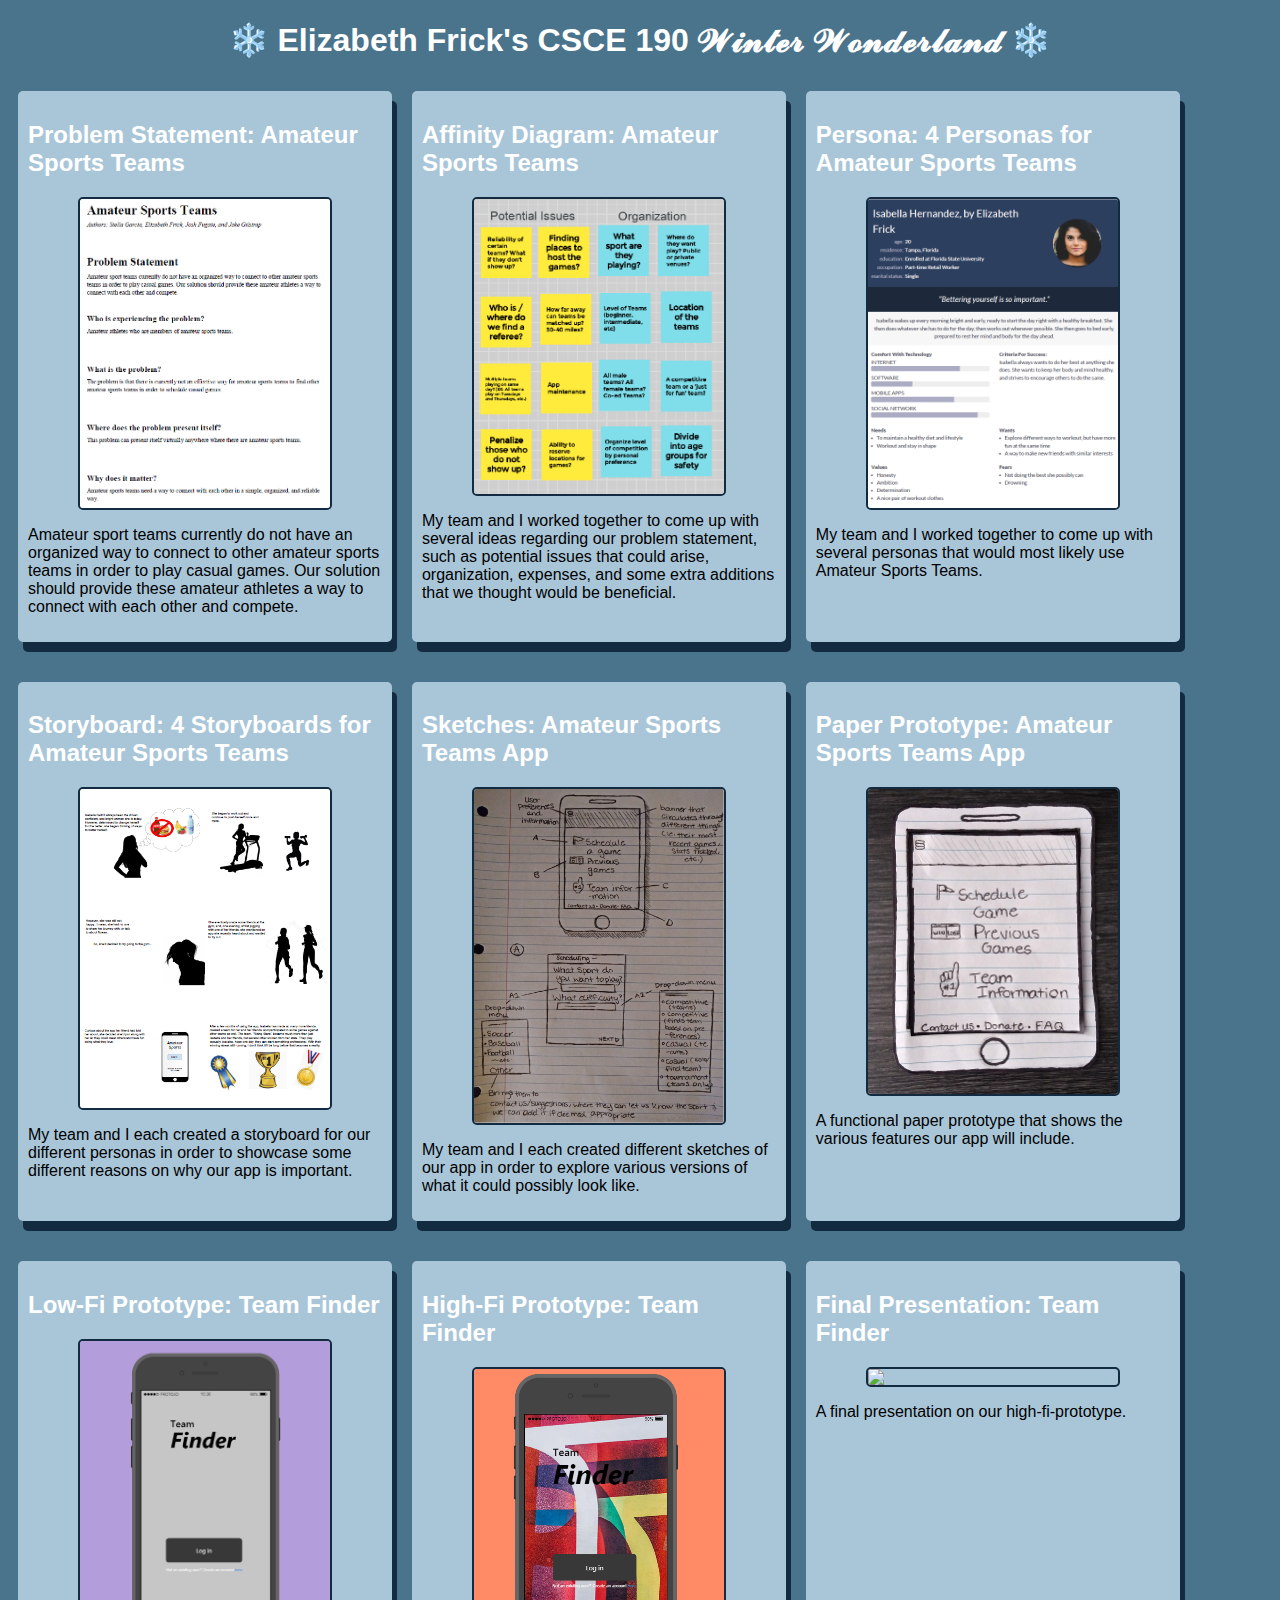
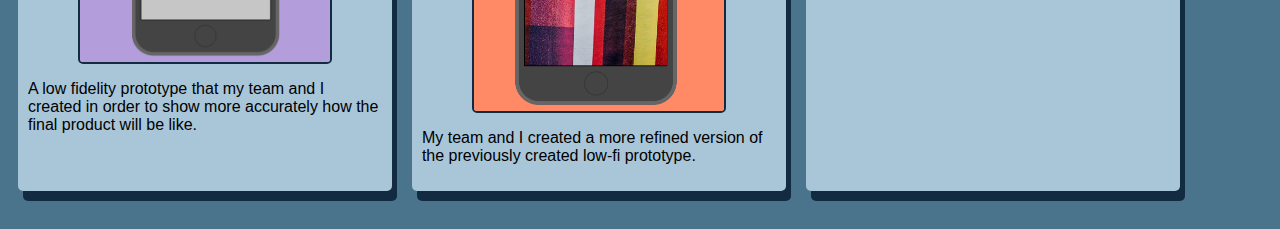
==== commit 685814d5: "Add files via upload" ====
--- a/index.html
+++ b/index.html
@@ -5,7 +5,7 @@
     <link rel="stylesheet" href="style.css"
   </head>
   <body>
-    <h1>🍰 Elizabeth Frick's *Gobble Gobble* CSCE 190 Site 🍰</h1>
+    <h1>❄️ Elizabeth Frick's CSCE 190 𝓦𝓲𝓷𝓽𝓮𝓻 𝓦𝓸𝓷𝓭𝓮𝓻𝓵𝓪𝓷𝓭 ❄️</h1>
     
     <div class="assignments">
       <!-- Problem Statement Assignment-->
@@ -79,6 +79,15 @@
           My team and I created a more refined version of the previously created low-fi prototype.
         </p>
       </section>
+
+      <!-- Presentation Assignment-->
+      <section  class="assignment">
+        <a href="https://youtu.be/O3OfMmxfZEg"><h2>Final Presentation: Team Finder</h2></a>
+        <a href="https://youtu.be/O3OfMmxfZEg"><img src="images/Presentation.png"></a>
+        <p>
+          A final presentation on our high-fi-prototype. 
+        </p>
+      </section>
     </div>
   </body>
 </html>
--- a/style.css
+++ b/style.css
@@ -1,13 +1,22 @@
-/*Halloween color scheme: 
+/*
+Halloween color scheme: 
 Body: background = #5E1742 
 Assignment: background = #962E40; box-shadow = #330136
 Assignment img: border = #330136
 H1: color = #C9463D
 A: color = black
 Assignment a:hover: color = #C9463D
+
+Thanksgiving color scheme:
+Body: background =  #F2AC63
+Assignment: background = #D97246; box-shadow = #744533
+Assignment img: border =  #8C5042
+H1: color = #744533
+A: color =  #583528
+Assignment a:hover: color = #f3cba9
 */
 body {
-    background: #F2AC63;
+    background: #4A738C;
     font-family: Arial, Helvetica, sans-serif;
 }
 
@@ -18,17 +27,17 @@
 
 .assignment {
     width:28%;
-    background: #D97246;
+    background: #A9C6D9;
     padding: 10px;
     margin: 10px;
     margin-bottom: 30px;
     border-radius: 5px;
-    box-shadow: 5px 10px #744533;
+    box-shadow: 5px 10px #132B40;
 }
 
 .assignment img {
     width: 250px;
-    border: 2px solid #8C5042;
+    border: 2px solid #132B40;
     margin-right: 20px;
     border-radius: 5px;
     display:block;
@@ -36,15 +45,15 @@
 }
 
 h1 {
-    color: #744533;
+    color: white;
     text-align: center;
 }
 
 a {
     text-decoration: none;
-    color: #583528;
+    color: white;
 }
 
 .assignment a:hover {
-    color: #f3cba9;
+    color: #D5E5F2;
 }